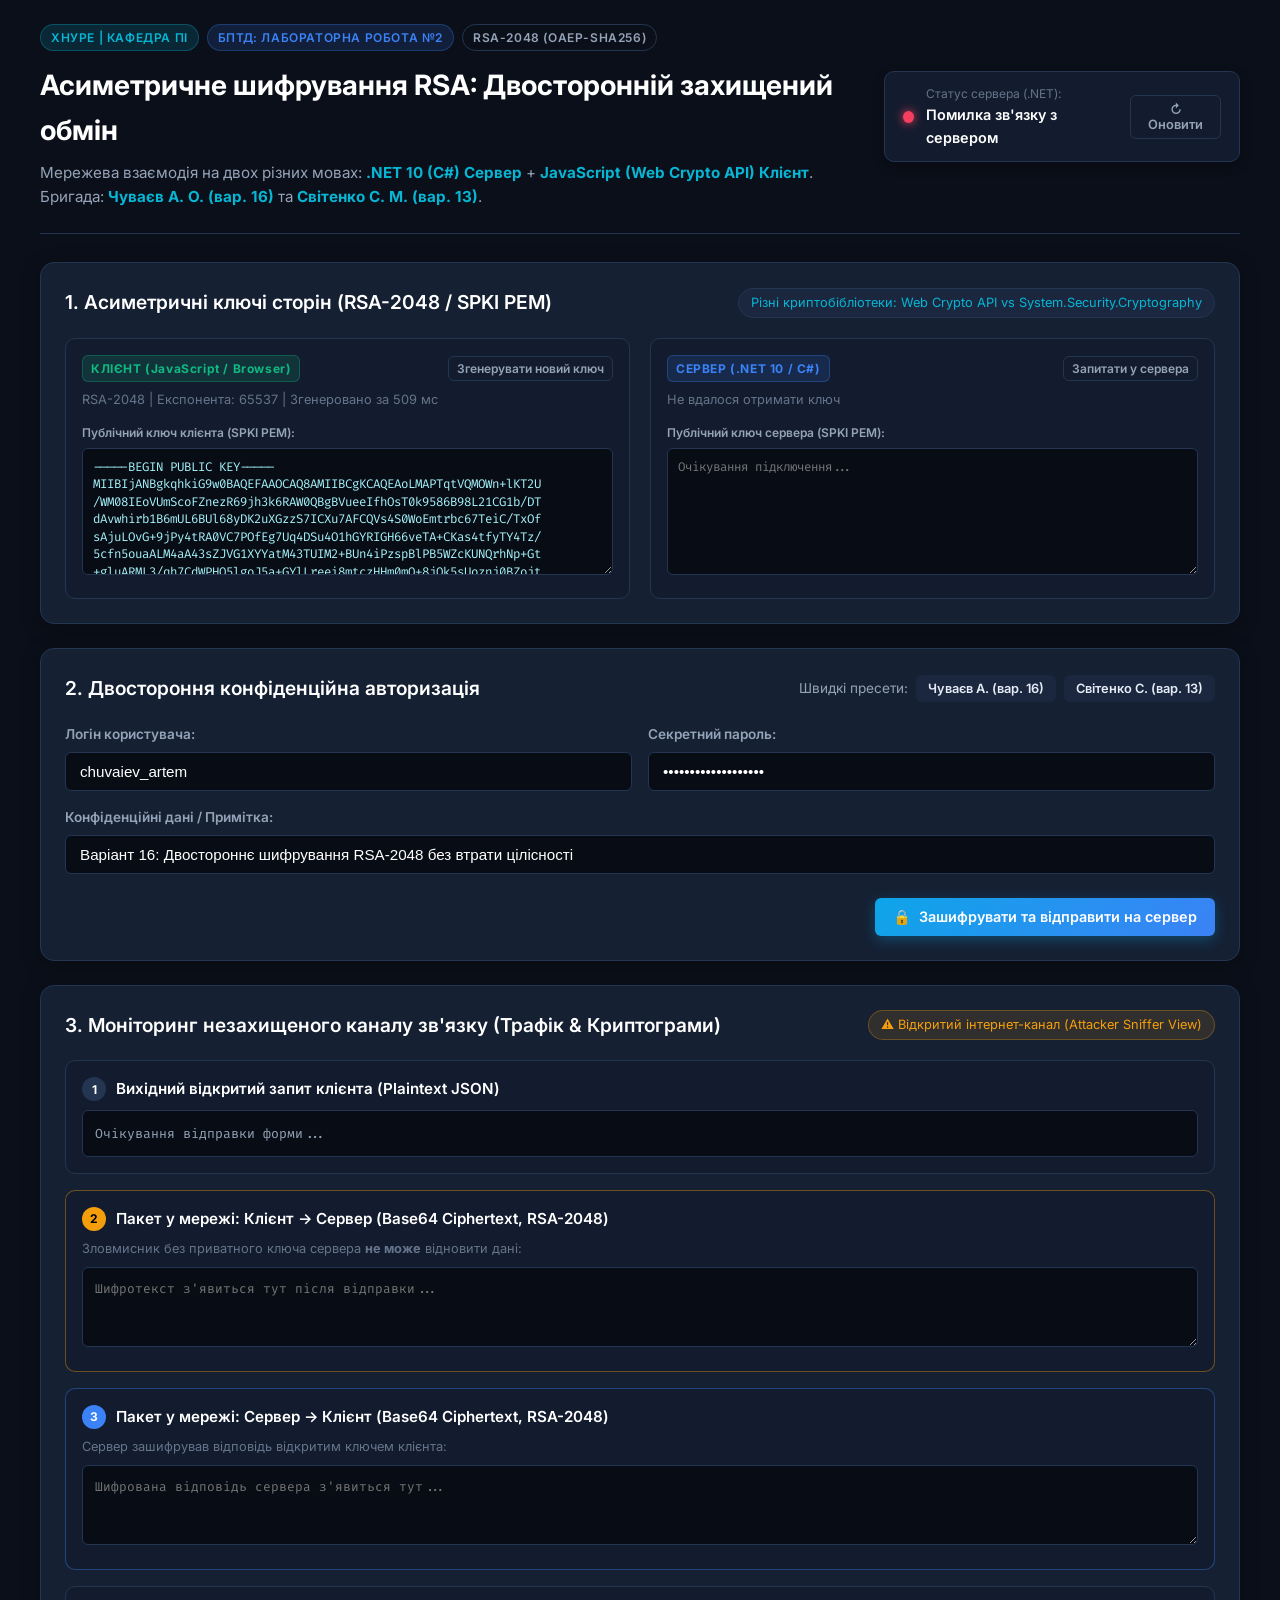
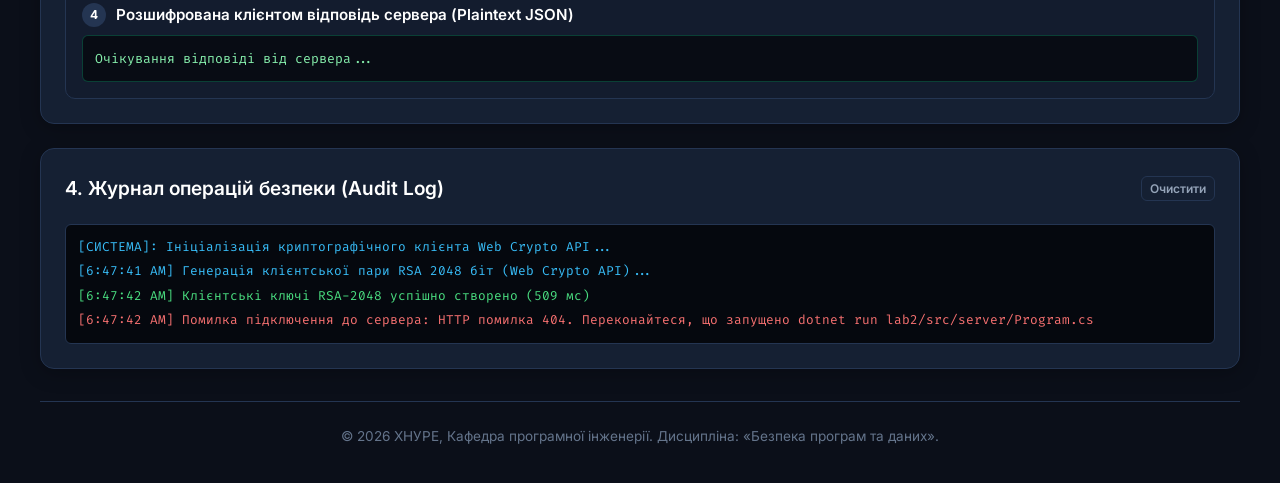
==== lab2/src/client/index.html @ fd0537ad "feat: lab2" ====
<!DOCTYPE html>
<html lang="uk">
<head>
  <meta charset="UTF-8">
  <meta name="viewport" content="width=device-width, initial-scale=1.0">
  <title>Лабораторна робота №2: Асиметричне шифрування RSA (.NET + JS)</title>
  <link rel="stylesheet" href="style.css">
  <link rel="preconnect" href="https://fonts.googleapis.com">
  <link rel="preconnect" href="https://fonts.gstatic.com" crossorigin>
  <link href="https://fonts.googleapis.com/css2?family=Fira+Code:wght@400;600&family=Inter:wght@400;600;700&display=swap" rel="stylesheet">
</head>
<body>
  <div class="app-container">
    <header class="app-header">
      <div class="header-content">
        <div class="badges-row">
          <span class="badge badge-accent">ХНУРЕ | Кафедра ПІ</span>
          <span class="badge badge-secondary">БПТД: Лабораторна робота №2</span>
          <span class="badge badge-outline">RSA-2048 (OAEP-SHA256)</span>
        </div>
        <h1>Асиметричне шифрування RSA: Двосторонній захищений обмін</h1>
        <p class="subtitle">
          Мережева взаємодія на двох різних мовах: <strong>.NET 10 (C#) Сервер</strong> + <strong>JavaScript (Web Crypto API) Клієнт</strong>.<br>
          Бригада: <strong>Чуваєв А. О. (вар. 16)</strong> та <strong>Світенко С. М. (вар. 13)</strong>.
        </p>
      </div>
      <div class="server-status-card" id="serverStatusCard">
        <div class="status-indicator-dot" id="statusDot"></div>
        <div class="status-info">
          <span class="status-label">Статус сервера (.NET):</span>
          <span class="status-value" id="statusText">Перевірка зв'язку...</span>
        </div>
        <button class="btn btn-sm btn-outline" id="btnReconnect" title="Оновити з'єднання">↻ Оновити</button>
      </div>
    </header>

    <main class="main-grid">
      <!-- Блок ключів -->
      <section class="card keys-section">
        <div class="card-header">
          <h2>1. Асиметричні ключі сторін (RSA-2048 / SPKI PEM)</h2>
          <span class="pill">Різні криптобібліотеки: Web Crypto API vs System.Security.Cryptography</span>
        </div>
        <div class="keys-grid">
          <div class="key-box client-box">
            <div class="key-box-header">
              <span class="role-badge client-badge">КЛІЄНТ (JavaScript / Browser)</span>
              <button class="btn btn-xs btn-outline" id="btnRegenClientKeys">Згенерувати новий ключ</button>
            </div>
            <p class="key-meta" id="clientKeyMeta">Генерація RSA 2048 біт...</p>
            <div class="code-container">
              <label>Публічний ключ клієнта (SPKI PEM):</label>
              <textarea id="txtClientPubKey" readonly rows="6" placeholder="Генерація..."></textarea>
            </div>
          </div>

          <div class="key-box server-box">
            <div class="key-box-header">
              <span class="role-badge server-badge">СЕРВЕР (.NET 10 / C#)</span>
              <button class="btn btn-xs btn-outline" id="btnFetchServerKey">Запитати у сервера</button>
            </div>
            <p class="key-meta" id="serverKeyMeta">Отримання з /api/handshake...</p>
            <div class="code-container">
              <label>Публічний ключ сервера (SPKI PEM):</label>
              <textarea id="txtServerPubKey" readonly rows="6" placeholder="Очікування підключення..."></textarea>
            </div>
          </div>
        </div>
      </section>

      <!-- Блок авторизації та обміну -->
      <section class="card exchange-section">
        <div class="card-header">
          <h2>2. Двостороння конфіденційна авторизація</h2>
          <div class="preset-buttons">
            <span class="preset-label">Швидкі пресети:</span>
            <button class="btn btn-sm btn-preset" id="preset16">Чуваєв А. (вар. 16)</button>
            <button class="btn btn-sm btn-preset" id="preset13">Світенко С. (вар. 13)</button>
          </div>
        </div>

        <form id="authForm" class="auth-form" onsubmit="return false;">
          <div class="form-row">
            <div class="form-group">
              <label for="inputLogin">Логін користувача:</label>
              <input type="text" id="inputLogin" required value="chuvaiev_artem">
            </div>
            <div class="form-group">
              <label for="inputPassword">Секретний пароль:</label>
              <input type="password" id="inputPassword" required value="SecurePass_16!_2026">
            </div>
          </div>
          <div class="form-group">
            <label for="inputNote">Конфіденційні дані / Примітка:</label>
            <input type="text" id="inputNote" value="Варіант 16: Двостороннє шифрування RSA-2048 без втрати цілісності">
          </div>
          <div class="form-actions">
            <button type="submit" class="btn btn-primary" id="btnSend">
              <span class="btn-icon">🔒</span> Зашифрувати та відправити на сервер
            </button>
          </div>
        </form>
      </section>

      <!-- Візуалізація трафіку в незахищеному каналі -->
      <section class="card traffic-section">
        <div class="card-header">
          <h2>3. Моніторинг незахищеного каналу зв'язку (Трафік & Криптограми)</h2>
          <span class="pill pill-warning">⚠️ Відкритий інтернет-канал (Attacker Sniffer View)</span>
        </div>

        <div class="flow-steps">
          <!-- Крок 1: Клієнт формує -->
          <div class="flow-step">
            <div class="step-header">
              <span class="step-number">1</span>
              <h3>Вихідний відкритий запит клієнта (Plaintext JSON)</h3>
            </div>
            <pre class="code-view" id="step1Plaintext">Очікування відправки форми...</pre>
          </div>

          <!-- Крок 2: Передача від клієнта на сервер -->
          <div class="flow-step highlight-step">
            <div class="step-header">
              <span class="step-number">2</span>
              <h3>Пакет у мережі: Клієнт → Сервер (Base64 Ciphertext, RSA-2048)</h3>
            </div>
            <p class="step-desc">Зловмисник без приватного ключа сервера <strong>не може</strong> відновити дані:</p>
            <textarea class="code-view cipher-view" id="step2Cipher" readonly rows="3" placeholder="Шифротекст з'явиться тут після відправки..."></textarea>
          </div>

          <!-- Крок 3: Передача відповіді сервера клієнту -->
          <div class="flow-step highlight-step-alt">
            <div class="step-header">
              <span class="step-number">3</span>
              <h3>Пакет у мережі: Сервер → Клієнт (Base64 Ciphertext, RSA-2048)</h3>
            </div>
            <p class="step-desc">Сервер зашифрував відповідь відкритим ключем клієнта:</p>
            <textarea class="code-view cipher-view" id="step3Cipher" readonly rows="3" placeholder="Шифрована відповідь сервера з'явиться тут..."></textarea>
          </div>

          <!-- Крок 4: Розшифрована клієнтом відповідь -->
          <div class="flow-step">
            <div class="step-header">
              <span class="step-number">4</span>
              <h3>Розшифрована клієнтом відповідь сервера (Plaintext JSON)</h3>
            </div>
            <pre class="code-view success-view" id="step4Decrypted">Очікування відповіді від сервера...</pre>
          </div>
        </div>
      </section>

      <!-- Журнал подій -->
      <section class="card log-section">
        <div class="card-header">
          <h2>4. Журнал операцій безпеки (Audit Log)</h2>
          <button class="btn btn-xs btn-outline" id="btnClearLog">Очистити</button>
        </div>
        <div class="log-terminal" id="logTerminal">
          <div class="log-line log-info">[СИСТЕМА]: Ініціалізація криптографічного клієнта Web Crypto API...</div>
        </div>
      </section>
    </main>

    <footer class="app-footer">
      <p>© 2026 ХНУРЕ, Кафедра програмної інженерії. Дисципліна: «Безпека програм та даних».</p>
    </footer>
  </div>

  <script src="client.js"></script>
</body>
</html>
---- lab2/src/client/style.css ----
:root {
  --bg-primary: #0b0f19;
  --bg-secondary: #131c2e;
  --bg-tertiary: #1b273f;
  --bg-card: #152033;
  --border-color: #243552;
  --text-primary: #e6edf8;
  --text-secondary: #94a3b8;
  --text-muted: #64748b;
  --accent-cyan: #06b6d4;
  --accent-blue: #3b82f6;
  --accent-emerald: #10b981;
  --accent-amber: #f59e0b;
  --accent-rose: #f43f5e;
  --font-sans: 'Inter', -apple-system, BlinkMacSystemFont, sans-serif;
  --font-mono: 'Fira Code', monospace;
  --radius-sm: 6px;
  --radius-md: 10px;
  --radius-lg: 14px;
}

* {
  box-sizing: border-box;
  margin: 0;
  padding: 0;
}

body {
  background-color: var(--bg-primary);
  color: var(--text-primary);
  font-family: var(--font-sans);
  line-height: 1.6;
  min-height: 100vh;
  padding: 24px;
}

.app-container {
  max-width: 1200px;
  margin: 0 auto;
}

/* Header */
.app-header {
  display: flex;
  justify-content: space-between;
  align-items: center;
  gap: 20px;
  padding-bottom: 24px;
  border-bottom: 1px solid var(--border-color);
  margin-bottom: 28px;
}

.badges-row {
  display: flex;
  gap: 8px;
  margin-bottom: 12px;
  flex-wrap: wrap;
}

.badge {
  font-size: 0.75rem;
  font-weight: 600;
  padding: 3px 10px;
  border-radius: 9999px;
  text-transform: uppercase;
  letter-spacing: 0.05em;
}

.badge-accent {
  background-color: rgba(6, 182, 212, 0.15);
  color: var(--accent-cyan);
  border: 1px solid rgba(6, 182, 212, 0.3);
}

.badge-secondary {
  background-color: rgba(59, 130, 246, 0.15);
  color: var(--accent-blue);
  border: 1px solid rgba(59, 130, 246, 0.3);
}

.badge-outline {
  border: 1px solid var(--border-color);
  color: var(--text-secondary);
}

h1 {
  font-size: 1.75rem;
  font-weight: 700;
  color: #fff;
  margin-bottom: 8px;
}

.subtitle {
  color: var(--text-secondary);
  font-size: 0.95rem;
}

.subtitle strong {
  color: var(--accent-cyan);
}

/* Server Status Card */
.server-status-card {
  display: flex;
  align-items: center;
  gap: 12px;
  background-color: var(--bg-secondary);
  border: 1px solid var(--border-color);
  padding: 12px 18px;
  border-radius: var(--radius-md);
  box-shadow: 0 4px 12px rgba(0, 0, 0, 0.3);
}

.status-indicator-dot {
  width: 12px;
  height: 12px;
  border-radius: 50%;
  background-color: var(--accent-amber);
  box-shadow: 0 0 10px var(--accent-amber);
  transition: all 0.3s ease;
}

.status-indicator-dot.online {
  background-color: var(--accent-emerald);
  box-shadow: 0 0 10px var(--accent-emerald);
}

.status-indicator-dot.offline {
  background-color: var(--accent-rose);
  box-shadow: 0 0 10px var(--accent-rose);
}

.status-info {
  display: flex;
  flex-direction: column;
}

.status-label {
  font-size: 0.75rem;
  color: var(--text-muted);
}

.status-value {
  font-size: 0.9rem;
  font-weight: 600;
  color: #fff;
}

/* Main Grid & Cards */
.main-grid {
  display: flex;
  flex-direction: column;
  gap: 24px;
}

.card {
  background-color: var(--bg-card);
  border: 1px solid var(--border-color);
  border-radius: var(--radius-lg);
  padding: 24px;
  box-shadow: 0 4px 20px rgba(0, 0, 0, 0.25);
}

.card-header {
  display: flex;
  justify-content: space-between;
  align-items: center;
  margin-bottom: 20px;
  flex-wrap: wrap;
  gap: 12px;
}

.card-header h2 {
  font-size: 1.2rem;
  font-weight: 600;
  color: #fff;
}

.pill {
  font-size: 0.8rem;
  background-color: var(--bg-tertiary);
  color: var(--accent-cyan);
  padding: 4px 12px;
  border-radius: 9999px;
  border: 1px solid var(--border-color);
}

.pill-warning {
  background-color: rgba(245, 158, 11, 0.12);
  color: var(--accent-amber);
  border-color: rgba(245, 158, 11, 0.3);
}

/* Keys Section */
.keys-grid {
  display: grid;
  grid-template-columns: 1fr 1fr;
  gap: 20px;
}

@media (max-width: 868px) {
  .keys-grid {
    grid-template-columns: 1fr;
  }
}

.key-box {
  background-color: var(--bg-secondary);
  border: 1px solid var(--border-color);
  border-radius: var(--radius-md);
  padding: 16px;
}

.key-box-header {
  display: flex;
  justify-content: space-between;
  align-items: center;
  margin-bottom: 8px;
}

.role-badge {
  font-size: 0.75rem;
  font-weight: 700;
  padding: 3px 8px;
  border-radius: var(--radius-sm);
  letter-spacing: 0.05em;
}

.client-badge {
  background-color: rgba(16, 185, 129, 0.15);
  color: var(--accent-emerald);
  border: 1px solid rgba(16, 185, 129, 0.3);
}

.server-badge {
  background-color: rgba(59, 130, 246, 0.15);
  color: var(--accent-blue);
  border: 1px solid rgba(59, 130, 246, 0.3);
}

.key-meta {
  font-size: 0.8rem;
  color: var(--text-muted);
  margin-bottom: 12px;
}

.code-container label {
  display: block;
  font-size: 0.75rem;
  font-weight: 600;
  color: var(--text-secondary);
  margin-bottom: 6px;
}

textarea {
  width: 100%;
  background-color: #080c14;
  border: 1px solid var(--border-color);
  border-radius: var(--radius-sm);
  color: #a5f3fc;
  font-family: var(--font-mono);
  font-size: 0.78rem;
  padding: 10px;
  resize: vertical;
  line-height: 1.4;
}

textarea:focus {
  outline: none;
  border-color: var(--accent-cyan);
}

/* Auth Form */
.preset-buttons {
  display: flex;
  align-items: center;
  gap: 8px;
}

.preset-label {
  font-size: 0.85rem;
  color: var(--text-secondary);
}

.btn-preset {
  background-color: var(--bg-tertiary);
  color: var(--text-primary);
  border: 1px solid var(--border-color);
}

.btn-preset:hover {
  background-color: var(--border-color);
  color: #fff;
}

.auth-form {
  display: flex;
  flex-direction: column;
  gap: 16px;
}

.form-row {
  display: grid;
  grid-template-columns: 1fr 1fr;
  gap: 16px;
}

@media (max-width: 640px) {
  .form-row {
    grid-template-columns: 1fr;
  }
}

.form-group {
  display: flex;
  flex-direction: column;
  gap: 6px;
}

.form-group label {
  font-size: 0.85rem;
  font-weight: 600;
  color: var(--text-secondary);
}

input[type="text"], input[type="password"] {
  background-color: #080c14;
  border: 1px solid var(--border-color);
  border-radius: var(--radius-sm);
  color: #fff;
  padding: 10px 14px;
  font-size: 0.95rem;
}

input:focus {
  outline: none;
  border-color: var(--accent-blue);
  box-shadow: 0 0 0 2px rgba(59, 130, 246, 0.2);
}

.form-actions {
  display: flex;
  justify-content: flex-end;
  margin-top: 8px;
}

/* Buttons */
.btn {
  font-family: inherit;
  font-size: 0.9rem;
  font-weight: 600;
  border-radius: var(--radius-sm);
  padding: 10px 18px;
  cursor: pointer;
  transition: all 0.2s ease;
  border: none;
  display: inline-flex;
  align-items: center;
  gap: 8px;
}

.btn-sm {
  padding: 6px 12px;
  font-size: 0.8rem;
}

.btn-xs {
  padding: 4px 8px;
  font-size: 0.75rem;
}

.btn-primary {
  background: linear-gradient(135deg, #0ea5e9, #3b82f6);
  color: #fff;
  box-shadow: 0 4px 14px rgba(14, 165, 233, 0.3);
}

.btn-primary:hover {
  background: linear-gradient(135deg, #0284c7, #2563eb);
  transform: translateY(-1px);
}

.btn-outline {
  background: transparent;
  border: 1px solid var(--border-color);
  color: var(--text-secondary);
}

.btn-outline:hover {
  background-color: var(--bg-tertiary);
  color: #fff;
}

/* Traffic & Flow */
.flow-steps {
  display: flex;
  flex-direction: column;
  gap: 16px;
}

.flow-step {
  background-color: var(--bg-secondary);
  border: 1px solid var(--border-color);
  border-radius: var(--radius-md);
  padding: 16px;
}

.step-header {
  display: flex;
  align-items: center;
  gap: 10px;
  margin-bottom: 8px;
}

.step-number {
  width: 24px;
  height: 24px;
  border-radius: 50%;
  background-color: var(--border-color);
  color: #fff;
  display: flex;
  align-items: center;
  justify-content: center;
  font-size: 0.75rem;
  font-weight: 700;
}

.flow-step h3 {
  font-size: 0.95rem;
  font-weight: 600;
  color: #fff;
}

.step-desc {
  font-size: 0.8rem;
  color: var(--text-muted);
  margin-bottom: 8px;
}

.code-view {
  background-color: #080c14;
  border: 1px solid var(--border-color);
  border-radius: var(--radius-sm);
  color: var(--text-secondary);
  font-family: var(--font-mono);
  font-size: 0.82rem;
  padding: 12px;
  white-space: pre-wrap;
  word-break: break-all;
  max-height: 180px;
  overflow-y: auto;
}

.highlight-step {
  border-color: rgba(245, 158, 11, 0.4);
}

.highlight-step .step-number {
  background-color: var(--accent-amber);
  color: #000;
}

.highlight-step-alt {
  border-color: rgba(59, 130, 246, 0.4);
}

.highlight-step-alt .step-number {
  background-color: var(--accent-blue);
  color: #fff;
}

.cipher-view {
  color: #fde047;
  font-size: 0.8rem;
}

.success-view {
  color: #86efac;
  border-color: rgba(16, 185, 129, 0.3);
}

/* Log Terminal */
.log-terminal {
  background-color: #05080e;
  border: 1px solid var(--border-color);
  border-radius: var(--radius-sm);
  padding: 12px;
  font-family: var(--font-mono);
  font-size: 0.8rem;
  max-height: 220px;
  overflow-y: auto;
  display: flex;
  flex-direction: column;
  gap: 4px;
}

.log-line {
  color: var(--text-secondary);
}

.log-info { color: #38bdf8; }
.log-success { color: #4ade80; }
.log-warn { color: #facc15; }
.log-error { color: #f87171; }

.app-footer {
  text-align: center;
  padding: 24px 0 12px;
  color: var(--text-muted);
  font-size: 0.85rem;
  border-top: 1px solid var(--border-color);
  margin-top: 32px;
}
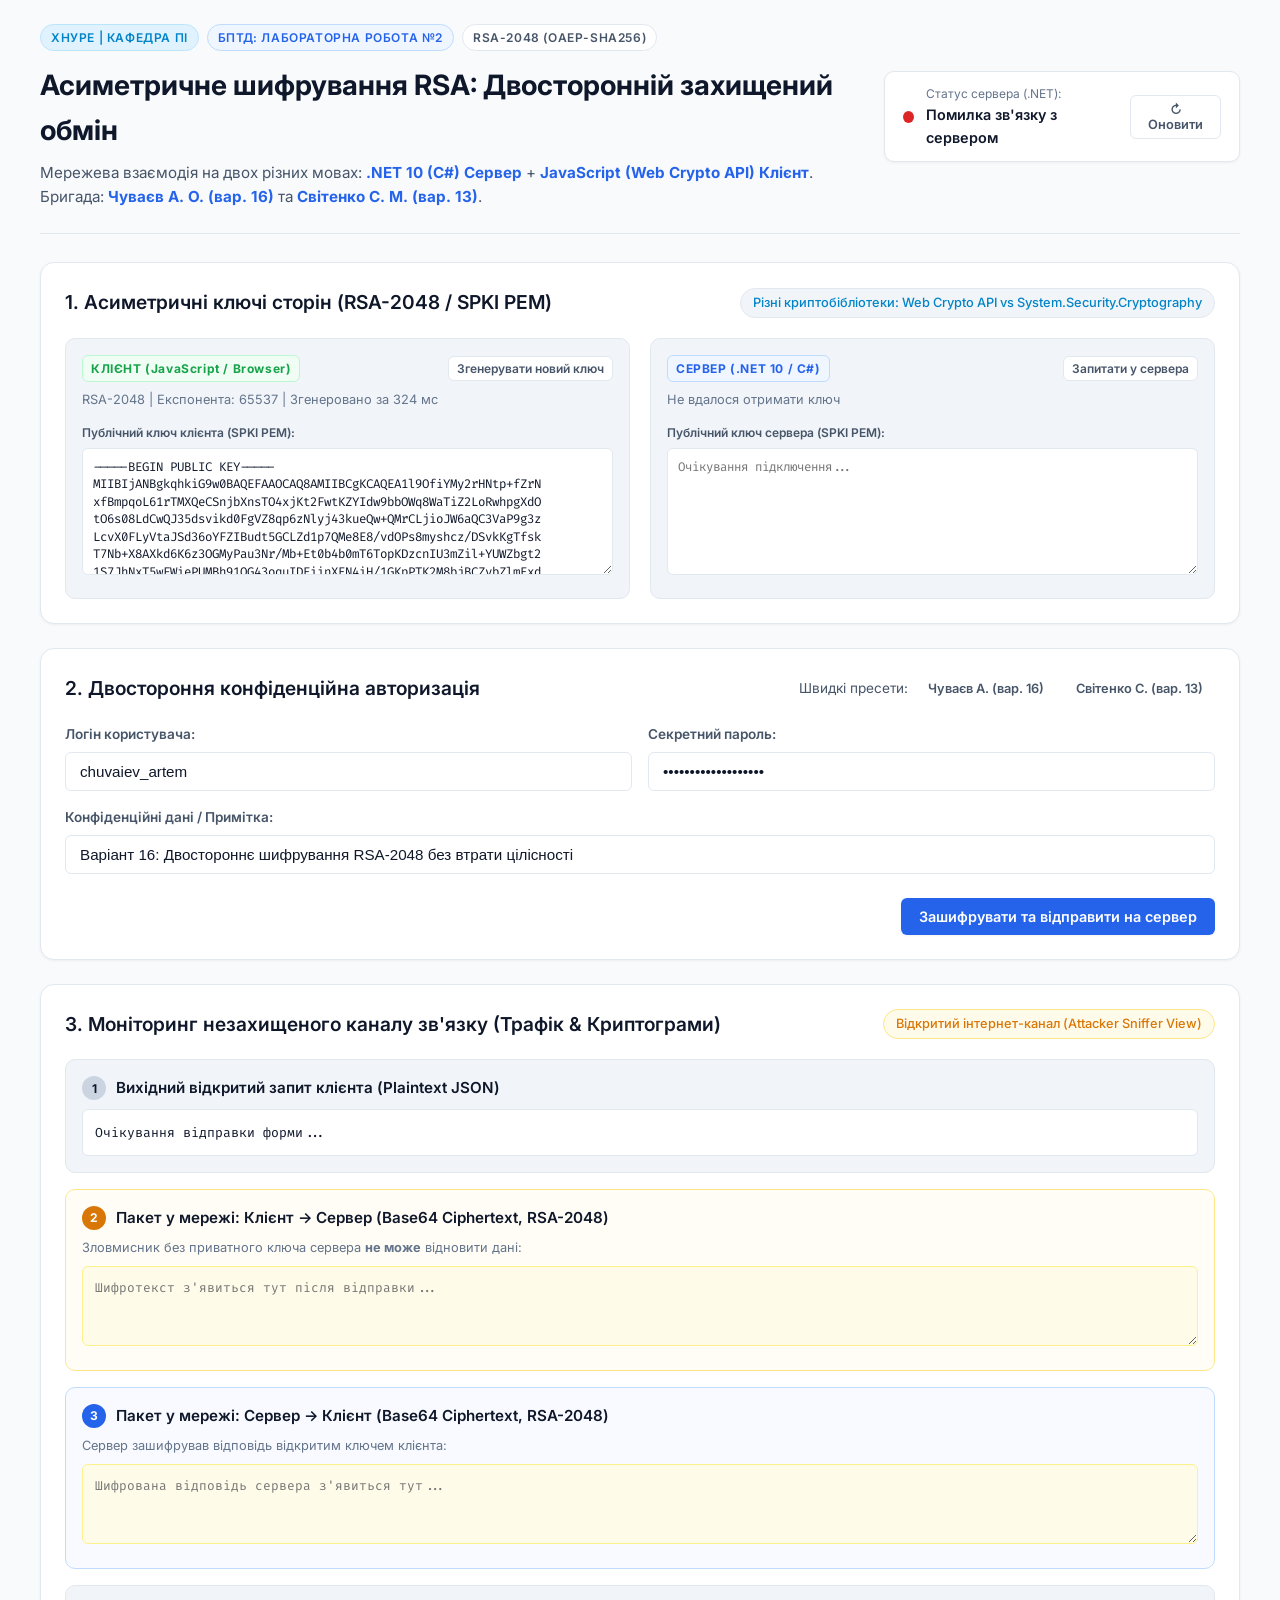
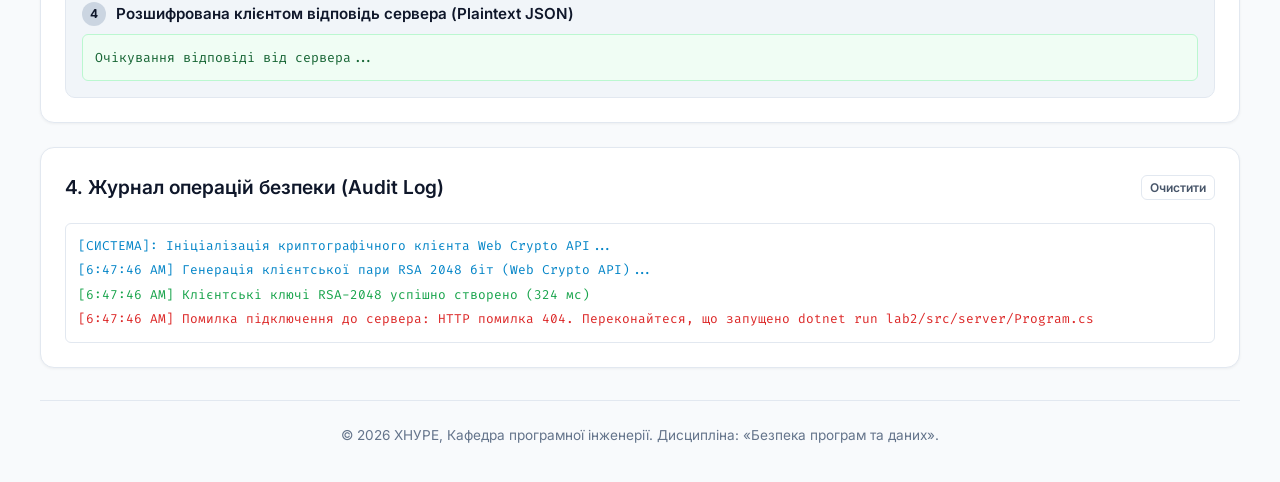
==== commit f252e845: "feat: cleanup" ====
--- a/lab2/src/client/index.html
+++ b/lab2/src/client/index.html
@@ -96,7 +96,7 @@
           </div>
           <div class="form-actions">
             <button type="submit" class="btn btn-primary" id="btnSend">
-              <span class="btn-icon">🔒</span> Зашифрувати та відправити на сервер
+              Зашифрувати та відправити на сервер
             </button>
           </div>
         </form>
@@ -106,7 +106,7 @@
       <section class="card traffic-section">
         <div class="card-header">
           <h2>3. Моніторинг незахищеного каналу зв'язку (Трафік & Криптограми)</h2>
-          <span class="pill pill-warning">⚠️ Відкритий інтернет-канал (Attacker Sniffer View)</span>
+          <span class="pill pill-warning">Відкритий інтернет-канал (Attacker Sniffer View)</span>
         </div>
 
         <div class="flow-steps">
--- a/lab2/src/client/style.css
+++ b/lab2/src/client/style.css
@@ -1,19 +1,20 @@
 :root {
-  --bg-primary: #0b0f19;
-  --bg-secondary: #131c2e;
-  --bg-tertiary: #1b273f;
-  --bg-card: #152033;
-  --border-color: #243552;
-  --text-primary: #e6edf8;
-  --text-secondary: #94a3b8;
+  --bg-primary: #f8fafc;
+  --bg-secondary: #f1f5f9;
+  --bg-tertiary: #e2e8f0;
+  --bg-card: #ffffff;
+  --border-color: #e2e8f0;
+  --border-hover: #cbd5e1;
+  --text-primary: #0f172a;
+  --text-secondary: #475569;
   --text-muted: #64748b;
-  --accent-cyan: #06b6d4;
-  --accent-blue: #3b82f6;
-  --accent-emerald: #10b981;
-  --accent-amber: #f59e0b;
-  --accent-rose: #f43f5e;
-  --font-sans: 'Inter', -apple-system, BlinkMacSystemFont, sans-serif;
-  --font-mono: 'Fira Code', monospace;
+  --accent-cyan: #0284c7;
+  --accent-blue: #2563eb;
+  --accent-emerald: #16a34a;
+  --accent-amber: #d97706;
+  --accent-rose: #dc2626;
+  --font-sans: 'Inter', -apple-system, BlinkMacSystemFont, 'Segoe UI', Roboto, sans-serif;
+  --font-mono: 'Fira Code', 'Courier New', monospace;
   --radius-sm: 6px;
   --radius-md: 10px;
   --radius-lg: 14px;
@@ -67,26 +68,27 @@
 }
 
 .badge-accent {
-  background-color: rgba(6, 182, 212, 0.15);
+  background-color: #e0f2fe;
   color: var(--accent-cyan);
-  border: 1px solid rgba(6, 182, 212, 0.3);
+  border: 1px solid #bae6fd;
 }
 
 .badge-secondary {
-  background-color: rgba(59, 130, 246, 0.15);
+  background-color: #eff6ff;
   color: var(--accent-blue);
-  border: 1px solid rgba(59, 130, 246, 0.3);
+  border: 1px solid #bfdbfe;
 }
 
 .badge-outline {
   border: 1px solid var(--border-color);
+  background-color: #ffffff;
   color: var(--text-secondary);
 }
 
 h1 {
   font-size: 1.75rem;
   font-weight: 700;
-  color: #fff;
+  color: var(--text-primary);
   margin-bottom: 8px;
 }
 
@@ -96,7 +98,7 @@
 }
 
 .subtitle strong {
-  color: var(--accent-cyan);
+  color: var(--accent-blue);
 }
 
 /* Server Status Card */
@@ -104,11 +106,11 @@
   display: flex;
   align-items: center;
   gap: 12px;
-  background-color: var(--bg-secondary);
+  background-color: var(--bg-card);
   border: 1px solid var(--border-color);
   padding: 12px 18px;
   border-radius: var(--radius-md);
-  box-shadow: 0 4px 12px rgba(0, 0, 0, 0.3);
+  box-shadow: 0 1px 3px rgba(0, 0, 0, 0.05);
 }
 
 .status-indicator-dot {
@@ -116,18 +118,15 @@
   height: 12px;
   border-radius: 50%;
   background-color: var(--accent-amber);
-  box-shadow: 0 0 10px var(--accent-amber);
   transition: all 0.3s ease;
 }
 
 .status-indicator-dot.online {
   background-color: var(--accent-emerald);
-  box-shadow: 0 0 10px var(--accent-emerald);
 }
 
 .status-indicator-dot.offline {
   background-color: var(--accent-rose);
-  box-shadow: 0 0 10px var(--accent-rose);
 }
 
 .status-info {
@@ -143,7 +142,7 @@
 .status-value {
   font-size: 0.9rem;
   font-weight: 600;
-  color: #fff;
+  color: var(--text-primary);
 }
 
 /* Main Grid & Cards */
@@ -158,7 +157,7 @@
   border: 1px solid var(--border-color);
   border-radius: var(--radius-lg);
   padding: 24px;
-  box-shadow: 0 4px 20px rgba(0, 0, 0, 0.25);
+  box-shadow: 0 1px 3px rgba(0, 0, 0, 0.05);
 }
 
 .card-header {
@@ -173,22 +172,23 @@
 .card-header h2 {
   font-size: 1.2rem;
   font-weight: 600;
-  color: #fff;
+  color: var(--text-primary);
 }
 
 .pill {
   font-size: 0.8rem;
-  background-color: var(--bg-tertiary);
+  background-color: var(--bg-secondary);
   color: var(--accent-cyan);
   padding: 4px 12px;
   border-radius: 9999px;
   border: 1px solid var(--border-color);
+  font-weight: 500;
 }
 
 .pill-warning {
-  background-color: rgba(245, 158, 11, 0.12);
+  background-color: #fffbeb;
   color: var(--accent-amber);
-  border-color: rgba(245, 158, 11, 0.3);
+  border-color: #fde68a;
 }
 
 /* Keys Section */
@@ -227,15 +227,15 @@
 }
 
 .client-badge {
-  background-color: rgba(16, 185, 129, 0.15);
+  background-color: #f0fdf4;
   color: var(--accent-emerald);
-  border: 1px solid rgba(16, 185, 129, 0.3);
+  border: 1px solid #bbf7d0;
 }
 
 .server-badge {
-  background-color: rgba(59, 130, 246, 0.15);
+  background-color: #eff6ff;
   color: var(--accent-blue);
-  border: 1px solid rgba(59, 130, 246, 0.3);
+  border: 1px solid #bfdbfe;
 }
 
 .key-meta {
@@ -254,10 +254,10 @@
 
 textarea {
   width: 100%;
-  background-color: #080c14;
+  background-color: #ffffff;
   border: 1px solid var(--border-color);
   border-radius: var(--radius-sm);
-  color: #a5f3fc;
+  color: #0f172a;
   font-family: var(--font-mono);
   font-size: 0.78rem;
   padding: 10px;
@@ -267,7 +267,8 @@
 
 textarea:focus {
   outline: none;
-  border-color: var(--accent-cyan);
+  border-color: var(--accent-blue);
+  box-shadow: 0 0 0 2px rgba(37, 99, 235, 0.15);
 }
 
 /* Auth Form */
@@ -283,14 +284,15 @@
 }
 
 .btn-preset {
-  background-color: var(--bg-tertiary);
-  color: var(--text-primary);
+  background-color: var(--bg-card);
+  color: var(--text-secondary);
   border: 1px solid var(--border-color);
 }
 
 .btn-preset:hover {
-  background-color: var(--border-color);
-  color: #fff;
+  background-color: var(--bg-secondary);
+  color: var(--text-primary);
+  border-color: var(--border-hover);
 }
 
 .auth-form {
@@ -324,10 +326,10 @@
 }
 
 input[type="text"], input[type="password"] {
-  background-color: #080c14;
+  background-color: #ffffff;
   border: 1px solid var(--border-color);
   border-radius: var(--radius-sm);
-  color: #fff;
+  color: var(--text-primary);
   padding: 10px 14px;
   font-size: 0.95rem;
 }
@@ -335,7 +337,7 @@
 input:focus {
   outline: none;
   border-color: var(--accent-blue);
-  box-shadow: 0 0 0 2px rgba(59, 130, 246, 0.2);
+  box-shadow: 0 0 0 2px rgba(37, 99, 235, 0.15);
 }
 
 .form-actions {
@@ -370,25 +372,25 @@
 }
 
 .btn-primary {
-  background: linear-gradient(135deg, #0ea5e9, #3b82f6);
+  background: var(--accent-blue);
   color: #fff;
-  box-shadow: 0 4px 14px rgba(14, 165, 233, 0.3);
+  box-shadow: 0 1px 2px rgba(0, 0, 0, 0.05);
 }
 
 .btn-primary:hover {
-  background: linear-gradient(135deg, #0284c7, #2563eb);
-  transform: translateY(-1px);
+  background: #1d4ed8;
 }
 
 .btn-outline {
-  background: transparent;
+  background: var(--bg-card);
   border: 1px solid var(--border-color);
   color: var(--text-secondary);
 }
 
 .btn-outline:hover {
-  background-color: var(--bg-tertiary);
-  color: #fff;
+  background-color: var(--bg-secondary);
+  color: var(--text-primary);
+  border-color: var(--border-hover);
 }
 
 /* Traffic & Flow */
@@ -416,8 +418,8 @@
   width: 24px;
   height: 24px;
   border-radius: 50%;
-  background-color: var(--border-color);
-  color: #fff;
+  background-color: #cbd5e1;
+  color: #0f172a;
   display: flex;
   align-items: center;
   justify-content: center;
@@ -428,7 +430,7 @@
 .flow-step h3 {
   font-size: 0.95rem;
   font-weight: 600;
-  color: #fff;
+  color: var(--text-primary);
 }
 
 .step-desc {
@@ -438,10 +440,10 @@
 }
 
 .code-view {
-  background-color: #080c14;
+  background-color: #ffffff;
   border: 1px solid var(--border-color);
   border-radius: var(--radius-sm);
-  color: var(--text-secondary);
+  color: var(--text-primary);
   font-family: var(--font-mono);
   font-size: 0.82rem;
   padding: 12px;
@@ -452,36 +454,41 @@
 }
 
 .highlight-step {
-  border-color: rgba(245, 158, 11, 0.4);
+  border-color: #fde68a;
+  background-color: #fffdf5;
 }
 
 .highlight-step .step-number {
   background-color: var(--accent-amber);
-  color: #000;
+  color: #ffffff;
 }
 
 .highlight-step-alt {
-  border-color: rgba(59, 130, 246, 0.4);
+  border-color: #bfdbfe;
+  background-color: #f8faff;
 }
 
 .highlight-step-alt .step-number {
   background-color: var(--accent-blue);
-  color: #fff;
+  color: #ffffff;
 }
 
 .cipher-view {
-  color: #fde047;
+  color: #92400e;
+  background-color: #fefce8;
+  border-color: #fef08a;
   font-size: 0.8rem;
 }
 
 .success-view {
-  color: #86efac;
-  border-color: rgba(16, 185, 129, 0.3);
+  color: #166534;
+  background-color: #f0fdf4;
+  border-color: #bbf7d0;
 }
 
 /* Log Terminal */
 .log-terminal {
-  background-color: #05080e;
+  background-color: #ffffff;
   border: 1px solid var(--border-color);
   border-radius: var(--radius-sm);
   padding: 12px;
@@ -498,10 +505,10 @@
   color: var(--text-secondary);
 }
 
-.log-info { color: #38bdf8; }
-.log-success { color: #4ade80; }
-.log-warn { color: #facc15; }
-.log-error { color: #f87171; }
+.log-info { color: #0284c7; }
+.log-success { color: #16a34a; }
+.log-warn { color: #d97706; }
+.log-error { color: #dc2626; }
 
 .app-footer {
   text-align: center;
